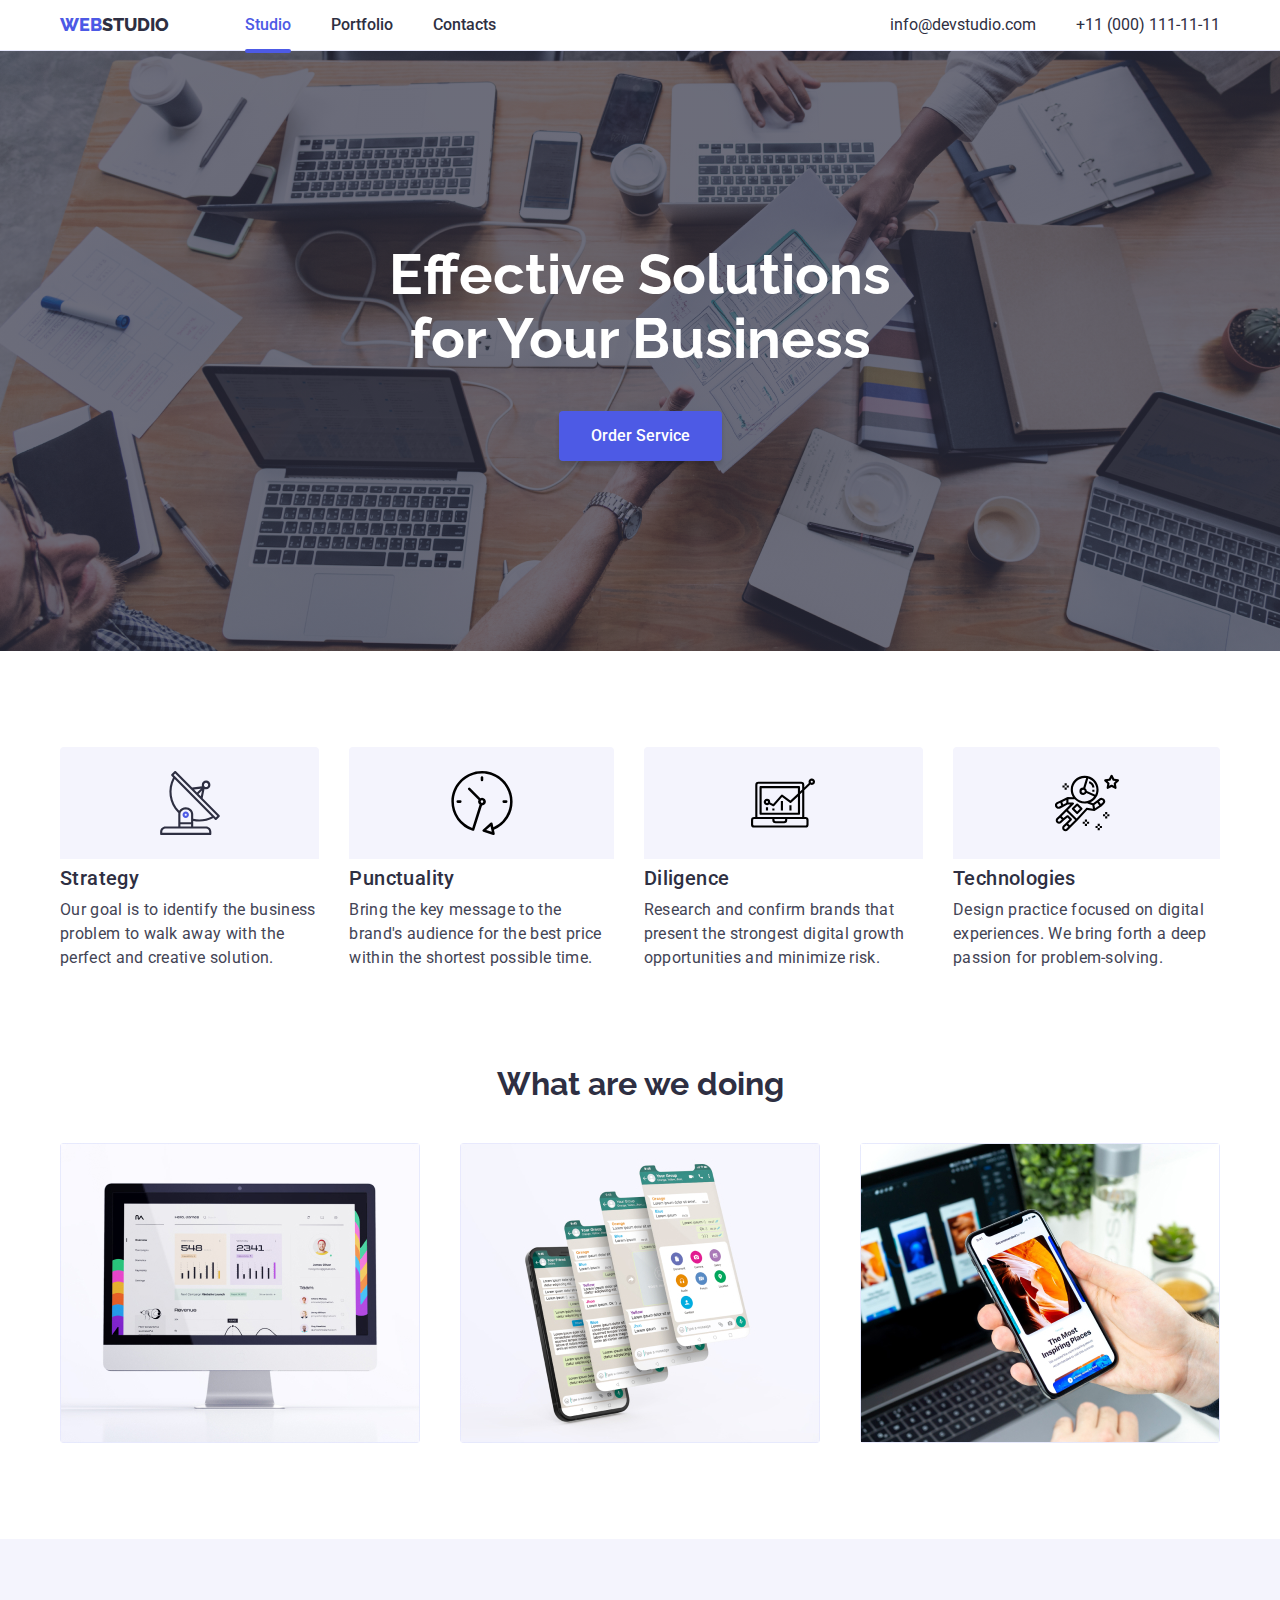
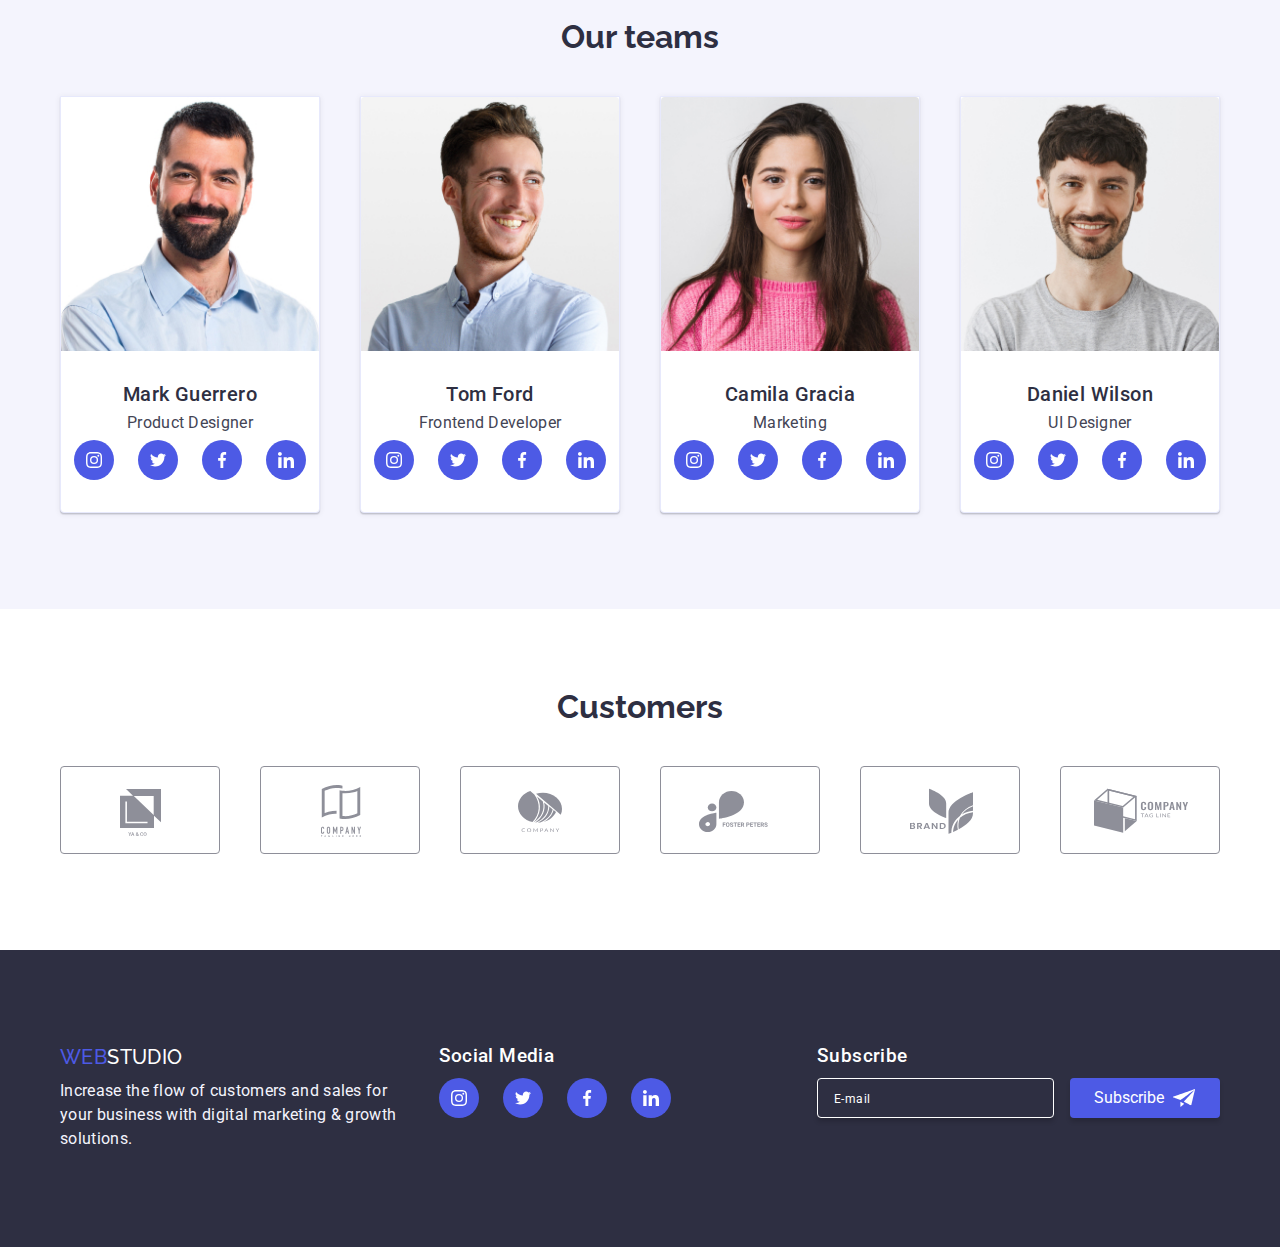
==== index.html @ dc43af18 "not finished" ====
<!DOCTYPE html>
<html lang="en">

<head>
    <meta charset="UTF-8">
    <meta name="viewport" content="width=device-width, initial-scale=1.0">
    <title>Home</title>
    <link rel="stylesheet" href="css/styles.css">
    <link rel="stylesheet" href="css/normalize.css">

    <link rel="preconnect" href="https://fonts.googleapis.com">
    <link rel="preconnect" href="https://fonts.gstatic.com" crossorigin>
    <link
        href="https://fonts.googleapis.com/css2?family=Raleway:wght@800&family=Roboto:wght@400;500;700;900&display=swap"
        rel="stylesheet">
</head>

<body>
    <header class="header">
        <div class="header-container">
            <nav class="header-nav">
                <a href="index.html" class="logo">
                    <span class="logo-span">Web</span>Studio
                </a>
                <ul class="nav-lists">
                    <li class="active">
                        <a href="index.html">Studio</a>
                    </li>
                    <li>
                        <a href="portfolio.html">Portfolio</a>
                    </li>
                    <li>
                        <a href="#">Contacts</a>
                    </li>
                </ul>
            </nav>
    
            <address class="header-address">
                <a href="mailto:info@devstudio.com">info@devstudio.com</a>
                <a href="tel:+380000000000">+11 (000) 111-11-11</a>
            </address>
        </div>
    </header>

    <main class="main">
        <section class="hero">
            <div class="hero-container">
                <h1>
                    Effective Solutions <br />for Your Business
                </h1>

                <button type="button" data-modal-open>
                    Order Service
                </button>
            </div>
        </section>

        <section class="about">
            <div class="about-container">
                <ul class="about-lists">
                    <li class="about-list-item">
                        <div class="about-list-item-icon">
                            <svg width="64" height="64">
                                <use href="./images/svg/icons.svg#strategy"></use>
                            </svg>
                        </div>
                        <h3>Strategy</h3>
                        <p>
                            Our goal is to identify the business problem to walk away with the perfect and creative solution.
                        </p>
                    </li>
                    <li class="about-list-item">
                        <div class="about-list-item-icon">
                            <svg width="64" height="64">
                                <use href="./images/svg/icons.svg#punctuality"></use>
                            </svg>
                        </div>
                        <h3>Punctuality</h3>
                        <p>
                            Bring the key message to the brand's audience for the best price within the shortest possible time.
                        </p>
                    </li>
                    <li class="about-list-item">
                        <div class="about-list-item-icon">
                            <svg width="64" height="64">
                                <use href="./images/svg/icons.svg#deligence"></use>
                            </svg>
                        </div>
                        <h3>Diligence</h3>
                        <p>
                            Research and confirm brands that present the strongest digital growth opportunities and minimize risk.
                        </p>
                    </li>
                    <li class="about-list-item">
                        <div class="about-list-item-icon">
                            <svg width="64" height="64">
                                <use href="./images/svg/icons.svg#astronaut"></use>
                            </svg>
                        </div>
                        <h3>Technologies</h3>
                        <p>
                            Design practice focused on digital experiences. We bring forth a deep passion for problem-solving.
                        </p>
                    </li>
                </ul>
            </div>
        </section>

        <section class="services">
            <div class="services-container">
                <h2>
                    What are we doing
                </h2>

                <ul class="services-lists">
                    <li>
                        <img src="images/rectangle-71.jpg" alt="web design" />
                    </li>
                    <li>
                        <img src="images/rectangle-72.jpg" alt="web design" />
                    </li>
                    <li>
                        <img src="images/rectangle-73.jpg" alt="web design" />
                    </li>
                </ul>
            </div>
        </section>

        <section class="teams">
            <div class="teams-container">
                <h2>
                    Our teams
                </h2>

                <ul class="teams-lists">
                    <li class="teams-list-item">
                        <img src="images/img1.jpg" alt="Mark Guerrero Image" />
                        <div class="teams-list-item-details">
                            <h3>Mark Guerrero</h3>
                            <p>Product Designer</p>
                            <ul class="teams-social-list">
                                <li>
                                    <a href="#" target="_blank">
                                        <svg width="16" height="16">
                                            <use href="./images/svg/icons.svg#instagram"></use>
                                        </svg>
                                    </a>
                                </li>
                                <li>
                                    <a href="#" target="_blank">
                                        <svg width="16" height="16">
                                            <use href="./images/svg/icons.svg#twitter"></use>
                                        </svg>
                                    </a>
                                </li>
                                <li>
                                    <a href="#" target="_blank">
                                        <svg width="16" height="16">
                                            <use href="./images/svg/icons.svg#facebook"></use>
                                        </svg>
                                    </a>
                                </li>
                                <li>
                                    <a href="#" target="_blank">
                                        <svg width="16" height="16">
                                            <use href="./images/svg/icons.svg#linkedin"></use>
                                        </svg>
                                    </a>
                                </li>
                            </ul>
                        </div>
                    </li>
                    <li class="teams-list-item">
                        <img src="images/img2.jpg" alt="Tom Ford Image" />
                        <div class="teams-list-item-details">
                            <h3>Tom Ford</h3>
                            <p>Frontend Developer</p>
                            <ul class="teams-social-list">
                                <li>
                                    <a href="#" target="_blank">
                                        <svg width="16" height="16">
                                            <use href="./images/svg/icons.svg#instagram"></use>
                                        </svg>
                                    </a>
                                </li>
                                <li>
                                    <a href="#" target="_blank">
                                        <svg width="16" height="16">
                                            <use href="./images/svg/icons.svg#twitter"></use>
                                        </svg>
                                    </a>
                                </li>
                                <li>
                                    <a href="#" target="_blank">
                                        <svg width="16" height="16">
                                            <use href="./images/svg/icons.svg#facebook"></use>
                                        </svg>
                                    </a>
                                </li>
                                <li>
                                    <a href="#" target="_blank">
                                        <svg width="16" height="16">
                                            <use href="./images/svg/icons.svg#linkedin"></use>
                                        </svg>
                                    </a>
                                </li>
                            </ul>
                        </div>
                    </li>
                    <li class="teams-list-item">
                        <img src="images/img3.jpg" alt="Camila Gracia Image" />
                        <div class="teams-list-item-details">
                            <h3>Camila Gracia</h3>
                            <p>Marketing</p>
                            <ul class="teams-social-list">
                                <li>
                                    <a href="#" target="_blank">
                                        <svg width="16" height="16">
                                            <use href="./images/svg/icons.svg#instagram"></use>
                                        </svg>
                                    </a>
                                </li>
                                <li>
                                    <a href="#" target="_blank">
                                        <svg width="16" height="16">
                                            <use href="./images/svg/icons.svg#twitter"></use>
                                        </svg>
                                    </a>
                                </li>
                                <li>
                                    <a href="#" target="_blank">
                                        <svg width="16" height="16">
                                            <use href="./images/svg/icons.svg#facebook"></use>
                                        </svg>
                                    </a>
                                </li>
                                <li>
                                    <a href="#" target="_blank">
                                        <svg width="16" height="16">
                                            <use href="./images/svg/icons.svg#linkedin"></use>
                                        </svg>
                                    </a>
                                </li>
                            </ul>
                        </div>
                    </li>
                    <li class="teams-list-item">
                        <img src="images/img4.jpg" alt="Daniel Wilson Image" />
                        <div class="teams-list-item-details">
                            <h3>Daniel Wilson</h3>
                            <p>UI Designer</p>
                            <ul class="teams-social-list">
                                <li>
                                    <a href="#" target="_blank">
                                        <svg width="16" height="16">
                                            <use href="./images/svg/icons.svg#instagram"></use>
                                        </svg>
                                    </a>
                                </li>
                                <li>
                                    <a href="#" target="_blank">
                                        <svg width="16" height="16">
                                            <use href="./images/svg/icons.svg#twitter"></use>
                                        </svg>
                                    </a>
                                </li>
                                <li>
                                    <a href="#" target="_blank">
                                        <svg width="16" height="16">
                                            <use href="./images/svg/icons.svg#facebook"></use>
                                        </svg>
                                    </a>
                                </li>
                                <li>
                                    <a href="#" target="_blank">
                                        <svg width="16" height="16">
                                            <use href="./images/svg/icons.svg#linkedin"></use>
                                        </svg>
                                    </a>
                                </li>
                            </ul>
                        </div>
                    </li>
                </ul>
            </div>
        </section>

        <section class="customers">
            <div class="customers-container">
                <h2>
                    Customers
                </h2>

                <ul class="customers-lists">
                    <li class="customers-list-item">
                        <svg width="104" height="56">
                            <use href="./images/svg/icons.svg#client-1"></use>
                        </svg>
                    </li>
                    <li class="customers-list-item">
                        <svg width="104" height="56">
                            <use href="./images/svg/icons.svg#client-2"></use>
                        </svg>
                    </li>
                    <li class="customers-list-item">
                        <svg width="104" height="56">
                            <use href="./images/svg/icons.svg#client-3"></use>
                        </svg>
                    </li>
                    <li class="customers-list-item">
                        <svg width="104" height="56">
                            <use href="./images/svg/icons.svg#client-4"></use>
                        </svg>
                    </li>
                    <li class="customers-list-item">
                        <svg width="104" height="56">
                            <use href="./images/svg/icons.svg#client-5"></use>
                        </svg>
                    </li>
                    <li class="customers-list-item">
                        <svg width="104" height="56">
                            <use href="./images/svg/icons.svg#client-6"></use>
                        </svg>
                    </li>
                </ul>
            </div>
        </section>
    </main>

    <footer class="footer">
        <div class="footer-container">
            <ul class="footer-lists">
                <li class="footer-list-item">
                    <h3 class="logo">
                        <span class="logo-span">Web</span>Studio
                    </h3>
                    <p>
                        Increase the flow of customers and sales for your business with digital marketing & growth
                        solutions.
                    </p>
                </li>
                <li class="footer-list-item">
                    <h3>
                        Social Media
                    </h3>
                    <ul class="footer-social-lists">
                        <li class="footer-social-item">
                            <a href="#">
                                <svg width="16" height="16">
                                    <use href="./images/svg/icons.svg#instagram"></use>
                                </svg>
                            </a>
                        </li>
                        <li class="footer-social-item">
                            <a href="#">
                                <svg width="16" height="16">
                                    <use href="./images/svg/icons.svg#twitter"></use>
                                </svg>
                            </a>
                        </li>
                        <li class="footer-social-item">
                            <a href="#">
                                <svg width="16" height="16">
                                    <use href="./images/svg/icons.svg#facebook"></use>
                                </svg>
                            </a>
                        </li>
                        <li class="footer-social-item">
                            <a href="#">
                                <svg width="16" height="16">
                                    <use href="./images/svg/icons.svg#linkedin"></use>
                                </svg>
                            </a>
                        </li>
                    </ul>
                </li>
                <li class="footer-list-item">
                    <h3>
                        Subscribe
                    </h3>
                    <form action="#" class="footer-form">
                        <input type="email" placeholder="E-mail" />
                        <button type="submit">
                            Subscribe
                            <svg width="24" height="24">
                                <use href="images/svg/icons.svg#paper-plane"></use>
                            </svg>
                        </button>
                    </form>
                </li>
                <!-- <li class="footer-list-item"></li> -->
            </ul>
        </div>
    </footer>

    <div class="modal is-hidden" data-modal>
        <div class="modal-content">
            <button class="modal-close" data-modal-close>
                <svg width="16" height="16">
                    <use href="./images/svg/icons.svg#cross"></use>
                </svg>
            </button>
        </div>
    </div>

    <script src="js/modal.js"></script>

</body>

</html>
---- css/styles.css ----
:root {
    --white: #FFFFFF;
    --cloud: #F4F4FD;
    --cornflower: #E7E9FC;
    --iris: #4D5AE5;
    --slate: #434455;
    --navyblue: #2E2F42;
    --ocean: #404BBF;
    --green: #31D0AA;
    --lightslate: #8E8F99;
    --navybluemodal: #2E2F4266;
    --grey: #2E2F42B2;
    --diary: #FCFCFC;
    --transition-duration: 250ms;
    --animation-timing-function: cubic-bezier(0, .76, .18, 1);
}

body {
    margin: 0;
    padding: 0;
    box-sizing: border-box;
    font-family: "Roboto", sans-serif;
}

h1,
h2,
h3,
h4,
h5,
h6 {
    margin: 0;
    padding: 0;
    font-family: "Raleway", sans-serif;
}

p{
    margin: 0;
    padding: 0;
    font-family: "Roboto", sans-serif;
}

a {
    text-decoration: none;
}

ul {
    list-style: none;
    padding: 0;
}

button {
    border: none;
    outline: none;
    cursor: pointer;
}

figure{
    margin: 0;
}

img{
    display: block;
}

.header{
    width: 100%;
    border-bottom: 1px solid var(--cornflower);
    background: var(--white);
}

.header-container {
    max-width: 1200px;
    margin: 0 auto;
    display: flex;
    justify-content: space-between;
    align-items: center;
    padding: 0 20px;
}

.header-nav{
    display: flex;
    justify-content: space-between;
    align-items: center;
    gap: 76px;
}

.header-nav .logo {
    color: var(--navyblue);
    font-family: "Raleway", sans-serif;
    font-size: 18px;
    font-style: normal;
    font-weight: 800;
    text-transform: uppercase;
    text-decoration: none;
}

.header-nav .logo-span {
    color: var(--iris);
}

.nav-lists{
    display: flex;
    justify-content: center;
    align-items: center;
    gap: 40px;
}

.nav-lists li{
    position: relative;
}

.nav-lists li::after{
    content: "";
    position: absolute;
    bottom: -19px;
    left: 0;
    width: 0%;
    height: 4px;
    border-radius: 2px;
    background: var(--iris);
    transition: width var(--transition-duration) var(--animation-timing-function);
}

.nav-lists li a {
    font-size: 16px;
    font-weight: 500;
    color: var(--navyblue);
    transition: color var(--transition-duration) var(--animation-timing-function);
}

.nav-lists li:hover a, .nav-lists li:hover::after {
    color: var(--iris);
    width: 100%;
}

.nav-lists li.active a, .nav-lists li.active::after {
    color: var(--iris);
    width: 100%;
}

.header-address {
    display: flex;
    align-items: center;
    gap: 40px;
}

.header-address a {
    font-style: normal;
    color: var(--navyblue);
    transition: color var(--transition-duration) var(--animation-timing-function);
}

.header-address a:hover {
    color: var(--iris);
}

main {
    display: block;
    width: 100%;
}

.hero {
    background: linear-gradient(rgba(46, 47, 66, 0.70), rgba(46, 47, 66, 0.70)), url('./../images/people-office-1.jpg');
    width: 100%;
}

.hero-container{
    max-width: 1200px;
    margin: 0 auto;
    height: 600px;
    display: flex;
    justify-content: center;
    align-items: center;
    flex-direction: column;
    gap: 40px;
}

.hero-container h1 {
    font-size: 56px;
    font-style: normal;
    font-weight: 700;
    text-align: center;
    color: var(--white);
}

.hero-container button {
    font-size: 16px;
    font-weight: 500;
    padding: 16px 32px;
    text-transform: capitalize;
    border-radius: 4px;
    color: var(--white);
    background: var(--iris);
    box-shadow: 0px 4px 4px 0px rgba(0, 0, 0, 0.15);
    transition: all var(--transition-duration) var(--animation-timing-function);
}

.hero-container button:hover {
    background: var(--ocean);
}

.hero-container button:active {
    transform: scale(0.95);
}

.about{
    width: 100%;
}

.about-container{
    max-width: 1200px;
    margin: 0 auto;
    padding: 80px 20px;
}

.about-lists{
    display: flex;
    justify-content: center;
    align-items: center;
    gap: 30px;
}

.about-list-item {
    display: flex;
    flex-direction: column;
    gap: 8px;
}

.about-list-item-icon {
    height: 112px;
    width: 100%;
    border-radius: 4px 4px 0px 0px;
    background: var(--cloud);
    display: flex;
    justify-content: center;
    align-items: center;
}

.about-list-item h3 {
    font-size: 20px;
    font-family: "Roboto", sans-serif;
    font-weight: 500;
    letter-spacing: 0.4px;
    color: var(--navyblue);
}

.about-list-item p {
    color: var(--slate);
    letter-spacing: 0.32px;
    line-height: 24px;
}

.services{
    width: 100%;
}

.services-container{
    max-width: 1200px;
    margin: 0 auto;
    padding: 0 20px 80px;
}

.services-container h2{
    font-size: 32px;
    font-style: normal;
    font-weight: 700;
    text-align: center;
    color: var(--navyblue);
    margin-bottom: 40px;
}

.services-container .services-lists{
    width: 100%;
    display: flex;
    justify-content: space-between;
    align-items: center;
    gap: 40px;
}

.services-lists li img{
    width: 100%;
    height: 100%;
    border-radius: 4px;
}

.teams{
    width: 100%;
    background-color: var(--cloud);
}

.teams-container{
    max-width: 1200px;
    margin: 0 auto;
    padding: 80px 20px;
}

.teams-container h2{
    font-size: 32px;
    font-style: normal;
    font-weight: 700;
    text-align: center;
    color: var(--navyblue);
    margin-bottom: 40px;
}

.teams-container .teams-lists{
    display: flex;
    justify-content: space-between;
    align-items: center;
    gap: 40px;
}

.teams-list-item{
    border: 1px solid var(--cornflower);
    box-shadow: 0px 2px 1px 0px rgba(46, 47, 66, 0.08),
    0px 1px 1px 0px rgba(46, 47, 66, 0.16),
    0px 1px 6px 0px rgba(46, 47, 66, 0.08);
    border-radius: 0px 0px 4px 4px;
    background: var(--white);
}

.teams-list-item:hover{
    box-shadow: 0px 4px 2px 0px rgba(46, 47, 66, 0.08),
    0px 2px 2px 0px rgba(46, 47, 66, 0.16),
    0px 2px 7px 0px rgba(46, 47, 66, 0.08);
}

.teams-list-item img{
    width: 100%;
    height: 100%;
    border-radius: 4px 4px 0px 0px;
}

.teams-list-item-details{
    padding: 32px 0px;
    display: flex;
    justify-content: center;
    align-items: center;
    flex-direction: column;
    gap: 8px;
}

.teams-list-item-details h3{
    font-family: "Roboto", sans-serif;
    font-size: 20px;
    font-weight: 500;
    letter-spacing: 0.4px;
    color: var(--navyblue);
}

.teams-list-item-details p{
    color: var(--slate);
    letter-spacing: 0.32px;
}

.teams-social-list{
    display: flex;
    justify-content: center;
    align-items: center;
    gap: 24px;
}

.teams-social-list li{
    display: flex;
    justify-content: center;
    align-items: center;
    width: 40px;
    height: 40px;
}

.teams-social-list li a{
    display: flex;
    justify-content: center;
    align-items: center;
    width: 100%;
    height: 100%;
    background: var(--iris);
    border-radius: 50%;
    transition: all var(--transition-duration) var(--animation-timing-function);
}

.teams-social-list li a:hover{
    background: var(--ocean);
}

.teams-social-list li a:active{
    background: var(--green);
}

.teams-social-list li a svg{
    fill: var(--white);
}

.customers{
    width: 100%;
}

.customers-container{
    max-width: 1200px;
    margin: 0 auto;
    padding: 80px 20px;
}

.customers-container h2{
    font-size: 32px;
    font-style: normal;
    font-weight: 700;
    text-align: center;
    color: var(--navyblue);
    margin-bottom: 40px;
}

.customers-lists{
    display: flex;
    justify-content: space-between;
    align-items: center;
    gap: 40px;
}

.customers-list-item{
    width: 100%;
    height: 88px;
    border: 1px solid var(--lightslate);
    border-radius: 4px;
    display: flex;
    justify-content: center;
    align-items: center;
    transition: all var(--transition-duration) var(--animation-timing-function);
}

.customers-list-item:hover{
    border-color: var(--iris);
}

.customers-list-item svg{
    fill: var(--lightslate);
    transition: all var(--transition-duration) var(--animation-timing-function);
}

.customers-list-item:hover svg{
    fill: var(--iris);
}

.portfolio{
    width: 100%;
}

.portfolio-container{
    max-width: 1200px;
    margin: 0 auto;
    padding: 60px 20px;
}

.portfolio-filter-lists{
    display: flex;
    justify-content: center;
    align-items: center;
    gap: 24px;
}

.filter-list-item .filter-buttons {
    font-size: 16px;
    font-weight: 500;
    color: var(--navyblue);
    padding: 12px 24px;
    border-radius: 4px;
    color: var(--iris);
    border: 1px solid var(--cornflower);
    background: var(--cloud);
    transition: all var(--transition-duration) var(--animation-timing-function);
}

.filter-list-item .filter-buttons:hover {
    background: var(--cornflower);
    color: var(--iris);
}

.filter-list-item .filter-active {
    background: var(--ocean);
    color: var(--white);
}

.filter-list-item .filter-active:hover {
    background: var(--iris);
    color: var(--white);
}

.portfolio-lists{
    display: flex;
    justify-content: space-between;
    align-items: center;
    gap: 30px;
    flex-wrap: wrap;
    padding: 40px 0px;
}

.portfolio-list-item {
    display: flex;
    flex-direction: column;
    background: var(--white);
    border: 1px solid var(--cornflower);
    transition: box-shadow var(--transition-duration);
}

.portfolio-list-item:hover{
    box-shadow: 0px 0px 5px 3px rgba(0, 0, 0, 0.15);
}

.portfolio-list-item-figure{
    position: relative;
    overflow: hidden;
}

.portfolio-list-item-figure img{
    width: 100%;
    height: 100%;
    object-fit: cover;
    object-position: center;
}

.portfolio-list-item-figure figcaption{
    position: absolute;
    top: 0;
    left: 0;
    width: 100%;
    height: 100%;
    background: var(--iris);
    border-radius: 4px 4px 0px 0px;
    padding: 0 24px;
    color: var(--white);
    text-align: left;
    display: flex;
    justify-content: flex-start;
    align-items: center;
    line-height: 24px;
    transition: transform var(--transition-duration) var(--animation-timing-function);
    transform: translateY(100%);
    will-change: transform;
}

.portfolio-list-item:hover figcaption{
    transform: translateY(0%);
}

.portfolio-list-item img{
    width: 100%;
    height: 100%;
    border-radius: 4px 4px 0px 0px;
}

.portfolio-list-item .list-item-content {
    margin: 32px 0;
    padding: 0 16px;
    display: flex;
    justify-content: center;
    flex-direction: column;
    gap: 8px;
}

.list-item-content h3{
    font-family: "Roboto", sans-serif;
    font-size: 20px;
    font-weight: 500;
    letter-spacing: 0.4px;
    color: var(--navyblue);
}

.list-item-content p{
    color: var(--slate);
    letter-spacing: 0.32px;
}

.footer{
    width: 100%;
    background: var(--navyblue);
}

.footer-container{
    max-width: 1200px;
    margin: 0 auto;
    padding: 80px 20px;
}

.footer-lists{
    display: flex;
    justify-content: space-between;
    gap: 40px;
}

.footer-list-item{
    width: 100%;
    display: flex;
    flex-direction: column;
    gap: 10px;
}

.footer-list-item .logo {
    font-family: "Raleway", sans-serif;
    text-transform: uppercase;
    font-size: 20px;
    font-weight: 500;
    letter-spacing: 0.4px;
    color: var(--white);
}


.footer-list-item .logo .logo-span{
    color: var(--iris);
}

.footer-list-item p{
    color: var(--cloud);
    letter-spacing: 0.32px;
    line-height: 24px;
}

.footer-list-item h3{
    font-family: "Roboto", sans-serif;
    font-weight: 500;
    letter-spacing: 0.4px;
    color: var(--white);
}

.footer-social-lists{
    display: flex;
    justify-content: flex-start;
    gap: 24px;
}

.footer-social-item{
    width: 40px;
    height: 40px;
    display: flex;
    justify-content: center;
    align-items: center;
}

.footer-social-item a{
    width: 100%;
    height: 100%;
    display: flex;
    justify-content: center;
    align-items: center;
    background: var(--iris);
    border-radius: 50%;
    transition: all var(--transition-duration) var(--animation-timing-function);
}

.footer-social-item a:hover{
    background: var(--ocean);
}

.footer-social-item a:active{
    background: var(--green);
}

.footer-social-item a svg{
    fill: var(--white);
}

.footer-form{
    display: flex;
    flex-direction: row;
    justify-content: space-between;
    align-items: center;
    gap: 16px;
}

.footer-form input{
    height: 40px;
    border-radius: 4px;
    border: 1px solid var(--white);
    padding: 8px 16px;
    color: var(--white);
    background: transparent;
    box-shadow: 0px 4px 4px 0px rgba(0, 0, 0, 0.15);
    transition: all var(--transition-duration) var(--animation-timing-function);
}

.footer-form input::placeholder{
    color: var(--white);
    font-size: 12px;
    letter-spacing: 0.48px;
}

.footer-form button{
    height: 40px;
    border-radius: 4px;
    padding: 8px 24px;
    display: flex;
    justify-content: center;
    align-items: center;
    color: var(--white);
    background: var(--iris);
    box-shadow: 0px 4px 4px 0px rgba(0, 0, 0, 0.15);
    transition: all var(--transition-duration) var(--animation-timing-function);
}

.footer-form button:hover{
    background: var(--ocean);
}

.footer-form button svg{
    fill: var(--white);
    margin-left: 8px;
}

.modal{
    position: fixed;
    top: 0;
    left: 0;
    width: 100%;
    height: 100%;
    background: var(--navybluemodal);
    display: flex;
    justify-content: center;
    align-items: center;
    z-index: 999;
    opacity: 1;
    pointer-events: auto;
    transition-property: visibility, opacity, transform;
    transition-duration: var(--animation-timing-function);
    transform: none;
}

.modal.is-hidden {
    visibility: hidden;
    opacity: 0;
    pointer-events: none;
    transform: scale(0.95);
}

.modal.is-hidden .modal-content{
    transform: scale(0.95)
}

.modal-content{
    width: 408px;
    height: 584px;
    max-height: 100%;
    margin: 0 30px;
    background: var(--white);
    border-radius: 4px;
    padding: 40px;
    position: relative;
    box-shadow: 0px 4px 4px 0px rgba(0, 0, 0, 0.15);
    transform: none;
    transition: transform var(--transition-duration) var(--animation-timing-function);
}

.modal-close{
    position: absolute;
    top: 20px;
    right: 20px;
    width: 30px;
    height: 30px;
    border-radius: 50%;
    padding: 8px;
    cursor: pointer;
    display: flex;
    justify-content: center;
    align-items: center;
    background: var(--cornflower);
    border: 1px solid rgba(0, 0, 0, 0.10);
}

.modal-close:hover{
    background: var(--cloud);
}

.modal-close svg{
    fill: var(--navyblue);
    transition: fill var(--transition-duration) var(--animation-timing-function);
}

.modal-close:hover svg{
    fill: var(--iris);
}
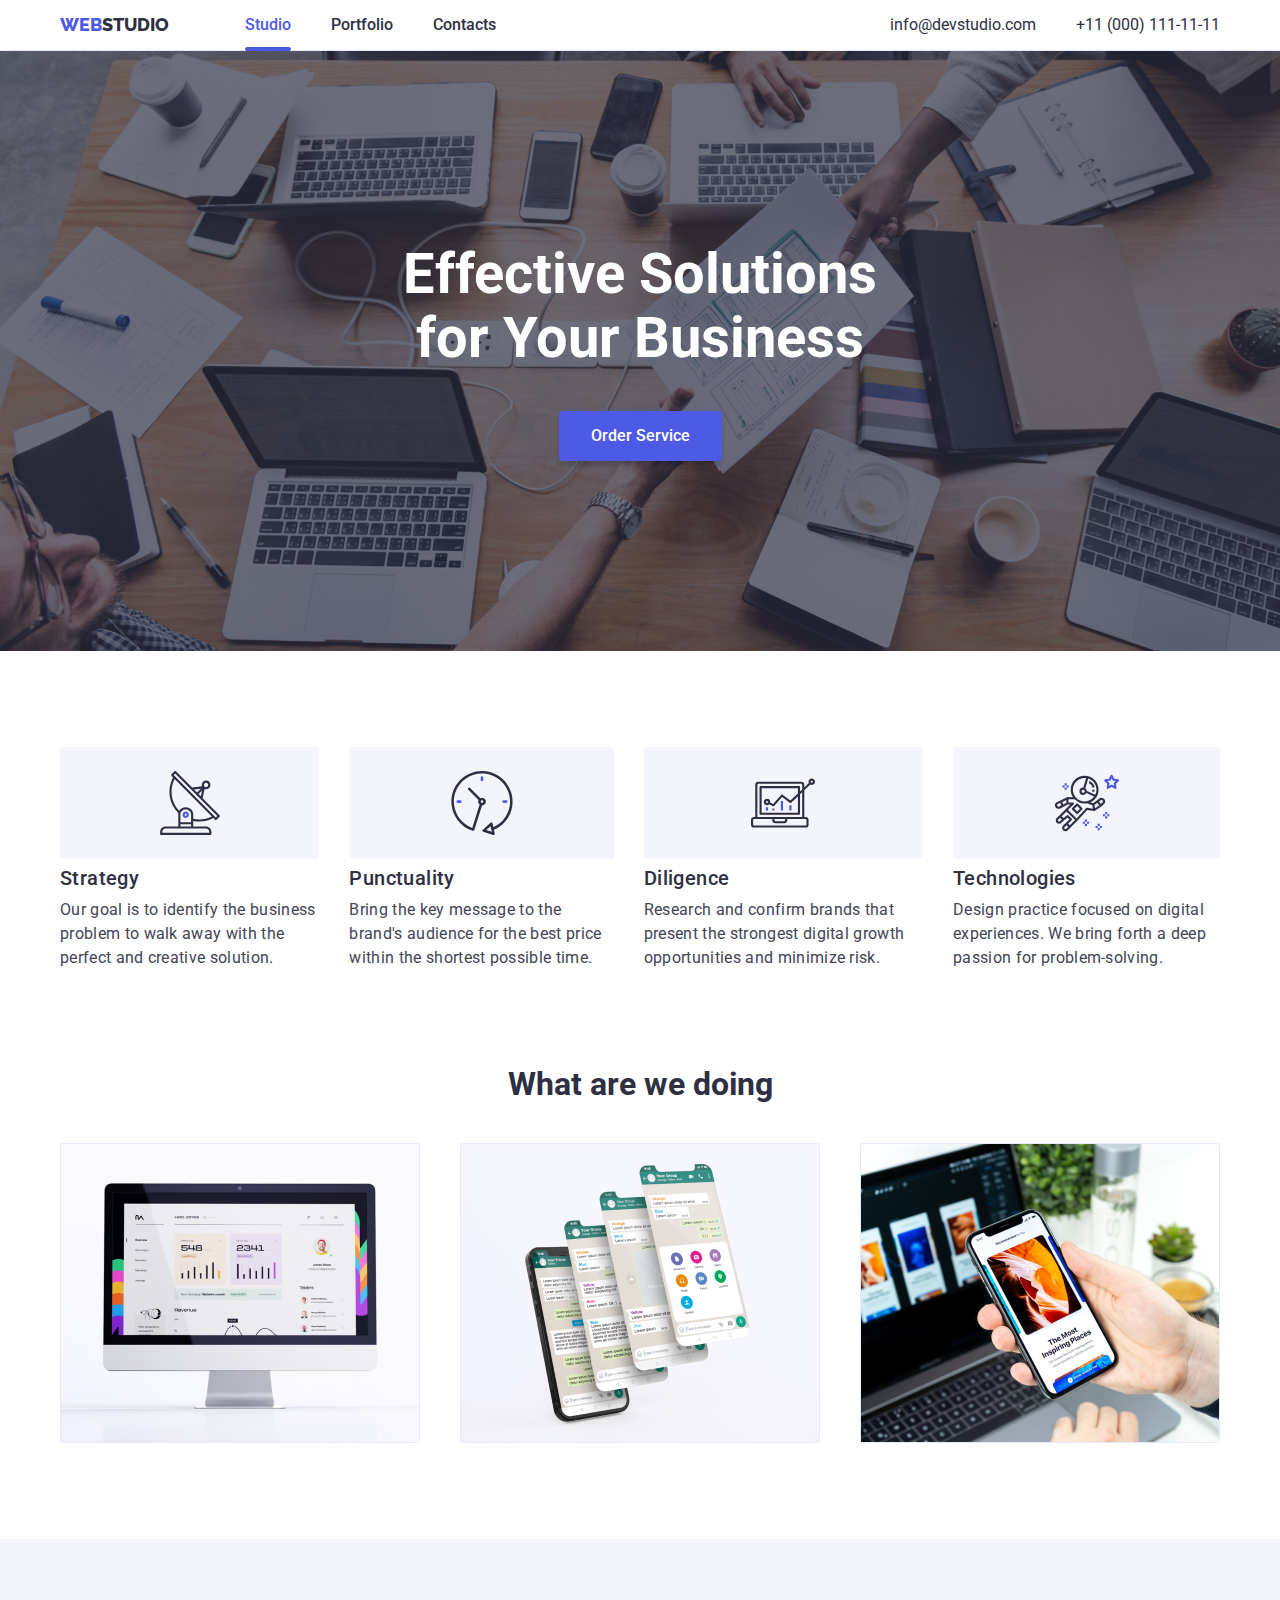
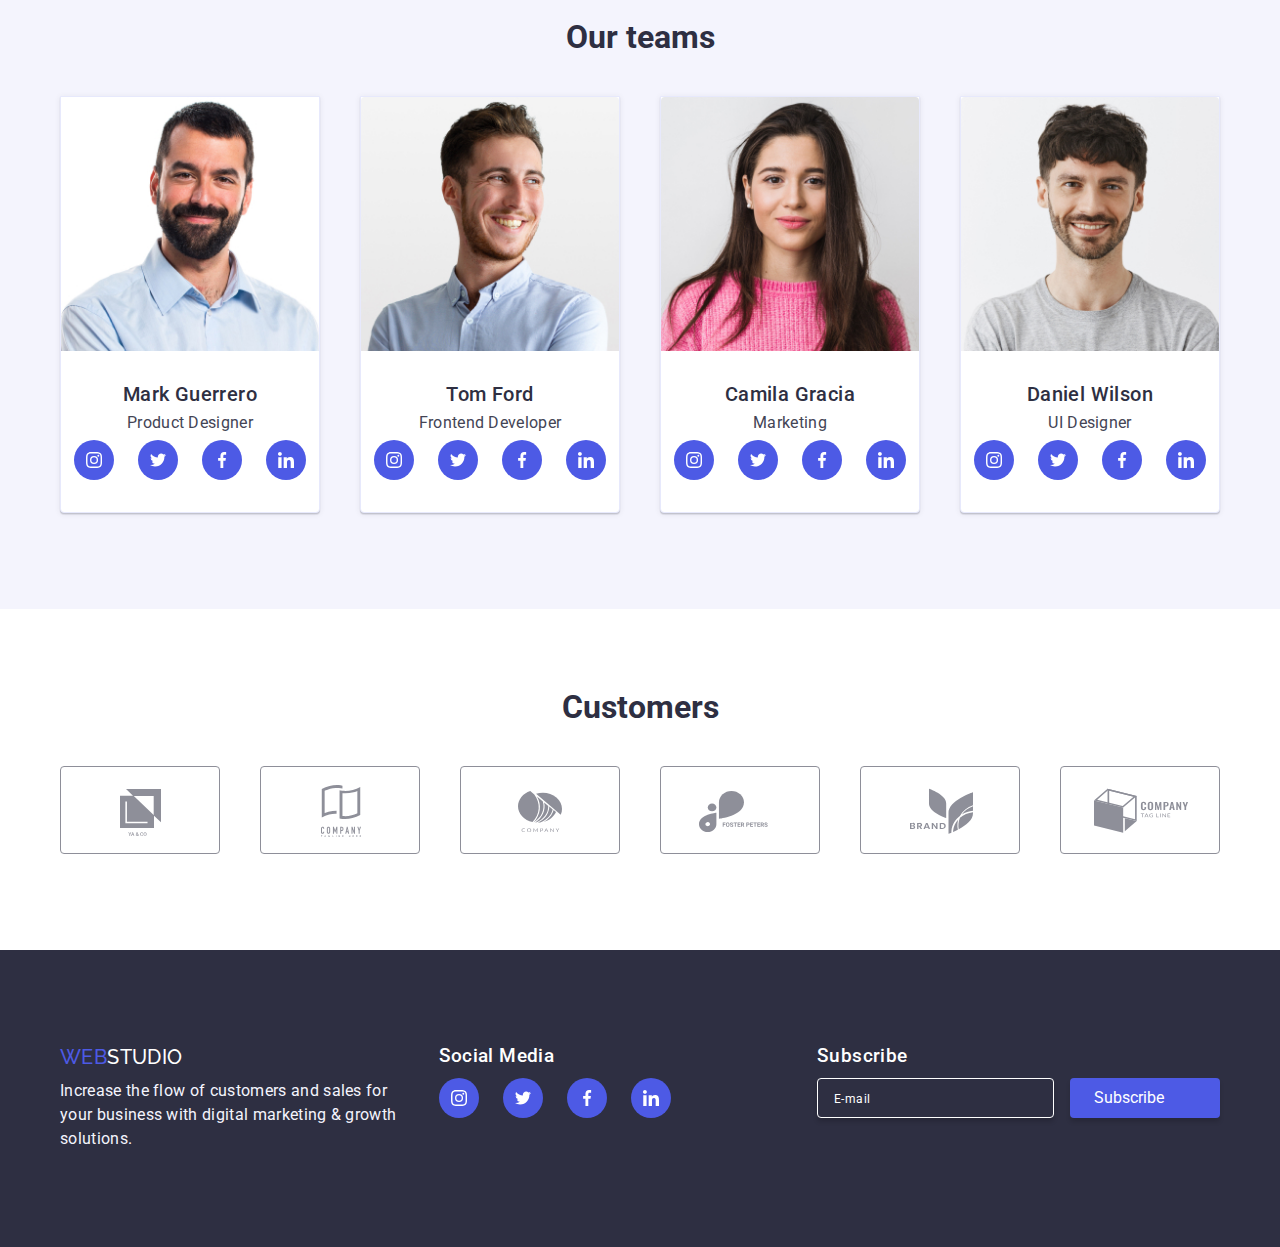
==== commit a9aaa144: "done" ====
--- a/index.html
+++ b/index.html
@@ -379,13 +379,17 @@
                         Subscribe
                     </h3>
                     <form action="#" class="footer-form">
-                        <input type="email" placeholder="E-mail" />
-                        <button type="submit">
-                            Subscribe
-                            <svg width="24" height="24">
-                                <use href="images/svg/icons.svg#paper-plane"></use>
-                            </svg>
-                        </button>
+                        <div class="footer-form-group">
+                            <input type="email" placeholder="E-mail" />
+                        </div>
+                        <div class="footer-form-group">
+                            <button type="submit">
+                                Subscribe
+                                <svg width="24" height="24">
+                                    <use href="images/svg/icons.svg#paper-plane"></use>
+                                </svg>
+                            </button>
+                        </div>
                     </form>
                 </li>
                 <!-- <li class="footer-list-item"></li> -->
@@ -400,6 +404,51 @@
                     <use href="./images/svg/icons.svg#cross"></use>
                 </svg>
             </button>
+            <div class="modal-header">
+                <h3>Leave your contacts and we will call you back</h3>
+            </div>
+            <div class="modal-body">
+                <form class="modal-form" method="POST" autocomplete="off" action="#">
+                    <div class="form-group">
+                        <label for="name">Name</label>
+                        <div class="form-group-input">
+                            <svg width="16" height="16">
+                                <use href="./images/svg/icons.svg#user"></use>
+                            </svg>
+                            <input type="text" id="name" name="name" />
+                        </div>
+                    </div>
+                    <div class="form-group">
+                        <label for="phone">Phone</label>
+                        <div class="form-group-input">
+                            <svg width="16" height="16">
+                                <use href="./images/svg/icons.svg#phone"></use>
+                            </svg>
+                            <input type="tel" id="phone" name="phone" />
+                        </div>
+                    </div>
+                    <div class="form-group">
+                        <label for="email">Email</label>
+                        <div class="form-group-input">
+                            <svg width="16" height="16">
+                                <use href="./images/svg/icons.svg#email"></use>
+                            </svg>
+                            <input type="text" id="email" name="email" />
+                        </div>
+                    </div>
+                    <div class="form-group">
+                        <label for="comment">Comment</label>
+                        <textarea id="comment" name="comment" placeholder="Text input"></textarea>
+                    </div>
+                    <div class="form-group-agree">
+                        <input type="checkbox" id="agree" name="agree" />
+                        <label for="agree">I accept the terms and conditions of the <a href="#">Privacy Policy</a></label>
+                    </div>
+                    <div class="submit-btn">
+                        <button type="submit">Send</button>
+                    </div>
+                </form>
+            </div>
         </div>
     </div>
 
--- a/css/styles.css
+++ b/css/styles.css
@@ -112,7 +112,7 @@
 .nav-lists li::after{
     content: "";
     position: absolute;
-    bottom: -19px;
+    bottom: -17px;
     left: 0;
     width: 0%;
     height: 4px;
@@ -176,6 +176,7 @@
 }
 
 .hero-container h1 {
+    font-family: "Roboto", sans-serif;
     font-size: 56px;
     font-style: normal;
     font-weight: 700;
@@ -261,6 +262,8 @@
 }
 
 .services-container h2{
+    font-family: "Roboto",
+    sans-serif;
     font-size: 32px;
     font-style: normal;
     font-weight: 700;
@@ -295,6 +298,8 @@
 }
 
 .teams-container h2{
+    font-family: "Roboto",
+    sans-serif;
     font-size: 32px;
     font-style: normal;
     font-weight: 700;
@@ -402,6 +407,8 @@
 }
 
 .customers-container h2{
+    font-family: "Roboto",
+    sans-serif;
     font-size: 32px;
     font-style: normal;
     font-weight: 700;
@@ -647,10 +654,6 @@
 }
 
 .footer-social-item a:hover{
-    background: var(--ocean);
-}
-
-.footer-social-item a:active{
     background: var(--green);
 }
 
@@ -660,9 +663,6 @@
 
 .footer-form{
     display: flex;
-    flex-direction: row;
-    justify-content: space-between;
-    align-items: center;
     gap: 16px;
 }
 
@@ -735,20 +735,19 @@
 }
 
 .modal-content{
-    width: 408px;
-    height: 584px;
+    width: 440px;
     max-height: 100%;
     margin: 0 30px;
     background: var(--white);
     border-radius: 4px;
-    padding: 40px;
+    padding: 40px 24px;
     position: relative;
     box-shadow: 0px 4px 4px 0px rgba(0, 0, 0, 0.15);
     transform: none;
     transition: transform var(--transition-duration) var(--animation-timing-function);
 }
 
-.modal-close{
+.modal-close {
     position: absolute;
     top: 20px;
     right: 20px;
@@ -762,18 +761,151 @@
     align-items: center;
     background: var(--cornflower);
     border: 1px solid rgba(0, 0, 0, 0.10);
-}
-
-.modal-close:hover{
-    background: var(--cloud);
-}
-
-.modal-close svg{
+    transition: background-color var(--transition-duration) var(--animation-timing-function), color var(--transition-duration) var(--animation-timing-function);
+}
+
+.modal-close:hover {
+    background-color: var(--ocean);
+    color: var(--white);
+}
+
+.modal-close svg {
+    fill: currentColor;
+    transition: fill var(--transition-duration) var(--animation-timing-function);
+}
+
+.modal-close:hover svg {
+    fill: var(--white);
+}
+
+.modal-header{
+    display: flex;
+    justify-content:center;
+    align-items: center;
+    margin: 30px 0px;
+}
+
+.modal-header h3{
+    color: var(--navyblue);
+    font-family: "Roboto", sans-serif;
+    font-size: 16px;
+    font-weight: 500;
+    line-height: 24px;
+    letter-spacing: 0.32px;
+}
+
+.modal-body{
+    display: flex;
+    justify-content: center;
+    align-items: center;
+    flex-direction: column;
+    gap: 24px;
+}
+
+.modal-form{
+    width: 100%;
+    display: flex;
+    justify-content: center;
+    align-items: flex-start;
+    flex-direction: column;
+    gap: 16px;
+}
+
+.form-group{
+    width: 100%;
+    display: flex;
+    justify-content: flex-start;
+    align-items: flex-start;
+    flex-direction: column;
+    gap: 4px;
+}
+
+.form-group label{
+    color: var(--lightslate);
+    font-family: "Roboto", sans-serif;
+    font-size: 12px;
+}
+
+.form-group .form-group-input{
+    display: flex;
+    justify-content: flex-start;
+    align-items: center;
+    gap: 8px;
+    width: 100%;
+    border-radius: 4px;
+    border: 1px solid var(--navybluemodal, rgba(46, 47, 66, 0.40));
+    padding: 8px 16px;
+}
+
+.form-group-input svg{
     fill: var(--navyblue);
-    transition: fill var(--transition-duration) var(--animation-timing-function);
-}
-
-.modal-close:hover svg{
-    fill: var(--iris);
-}
-
+}
+
+.form-group-input input{
+    width: 100%;
+    border: none;
+    outline: none;
+    font-family: 'Roboto', sans-serif;
+    font-size: 14px;
+    color: var(--navyblue);
+    background: transparent;
+}
+
+.form-group-input:focus-within{
+    border: 1px solid var(--iris);
+}
+
+.form-group textarea{
+    width: 100%;
+    border-radius: 4px;
+    border: 1px solid var(--navybluemodal);
+    padding: 8px 16px;
+    resize: none;
+    font-family: 'Roboto', sans-serif;
+    font-size: 14px;
+}
+
+.form-group textarea:focus{
+    border: 1px solid var(--iris);
+}
+
+.form-group-agree{
+    display: flex;
+    justify-content: center;
+    align-items: center;
+    gap: 8px;
+}
+
+.form-group-agree label{
+    color: var(--lightslate);
+    font-family: "Roboto", sans-serif;
+    font-size: 12px;
+}
+
+.form-group-agree input{
+    width: 16px;
+    height: 16px;
+    border-radius: 4px;
+    border: 1px solid var(--navybluemodal, rgba(46, 47, 66, 0.40));
+}
+
+.submit-btn{
+    width: 100%;
+    display: flex;
+    justify-content: center;
+    align-items: center;
+}
+
+.submit-btn button[type="submit"]{
+    margin: 0;
+    height: 40px;
+    border-radius: 4px;
+    padding: 8px 24px;
+    display: flex;
+    justify-content: center;
+    align-items: center;
+    color: var(--white);
+    background: var(--iris);
+    box-shadow: 0px 4px 4px 0px rgba(0, 0, 0, 0.15);
+    transition: all var(--transition-duration) var(--animation-timing-function);
+}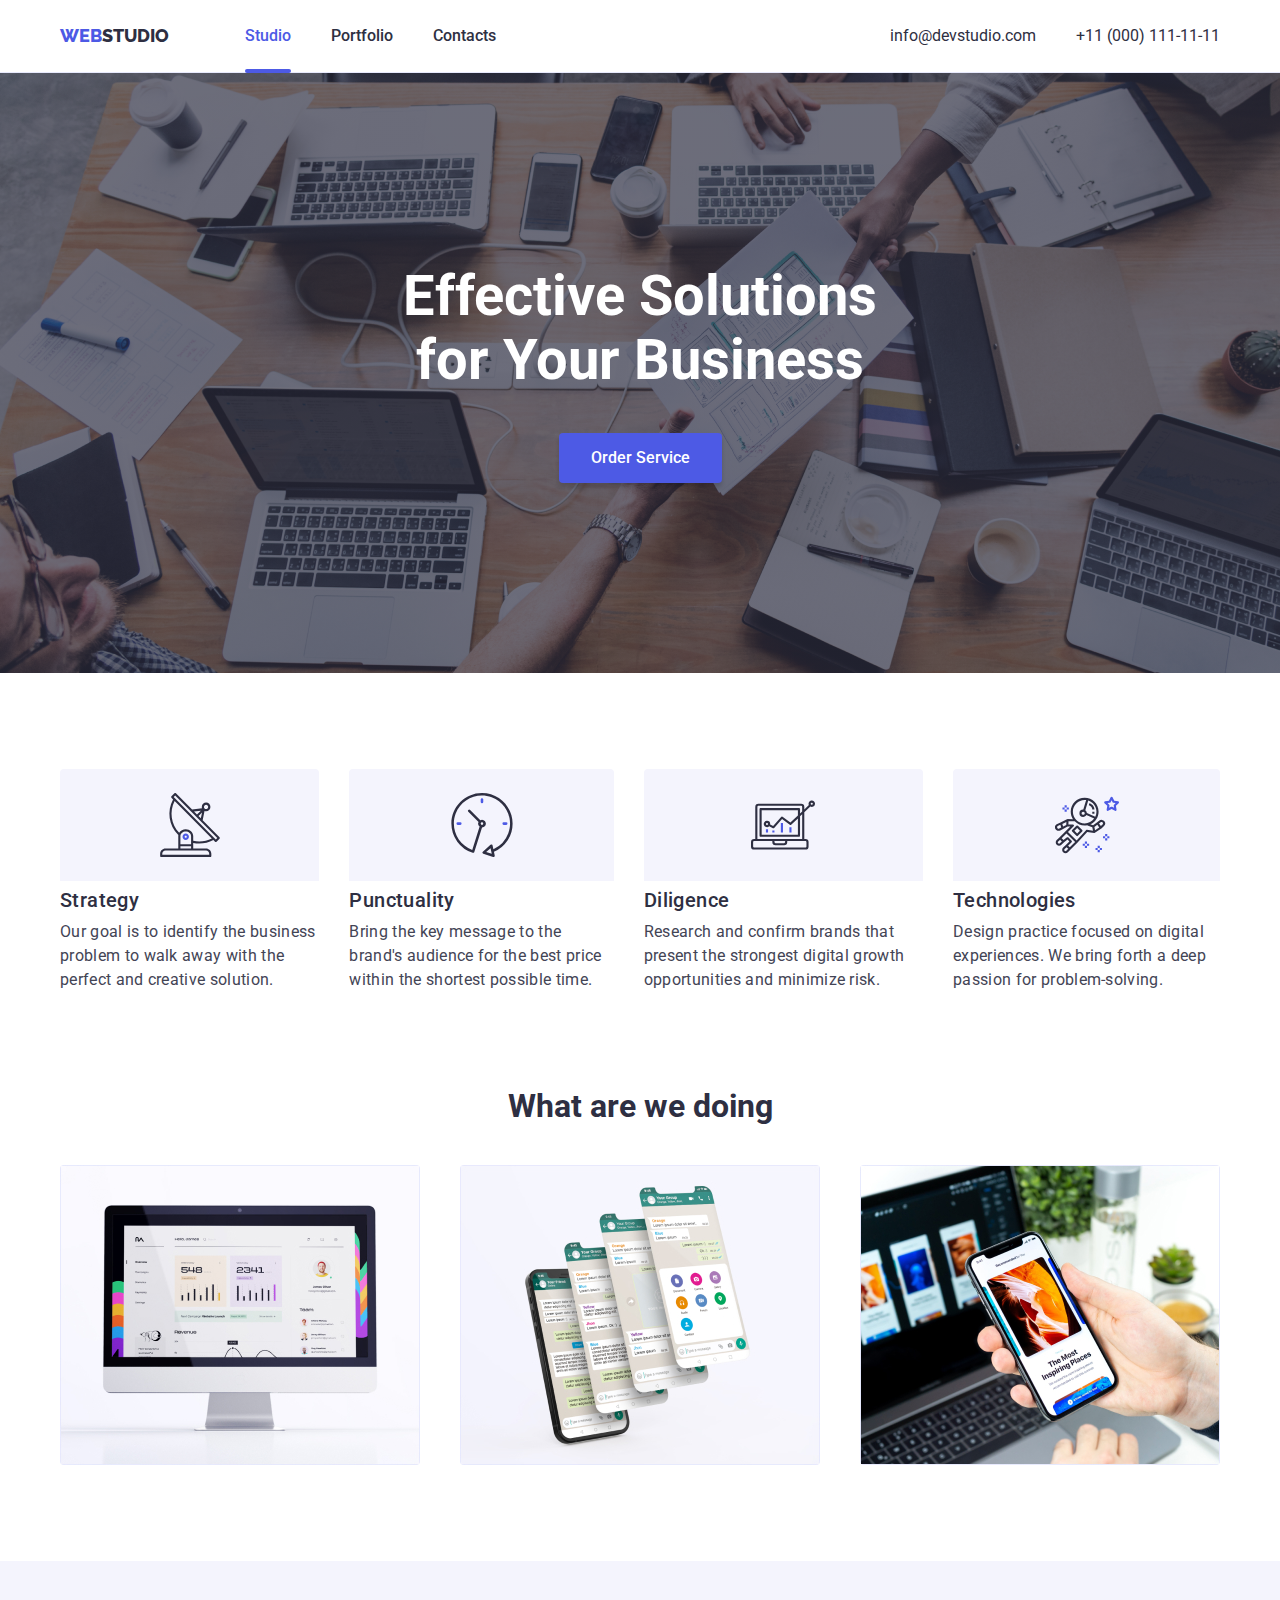
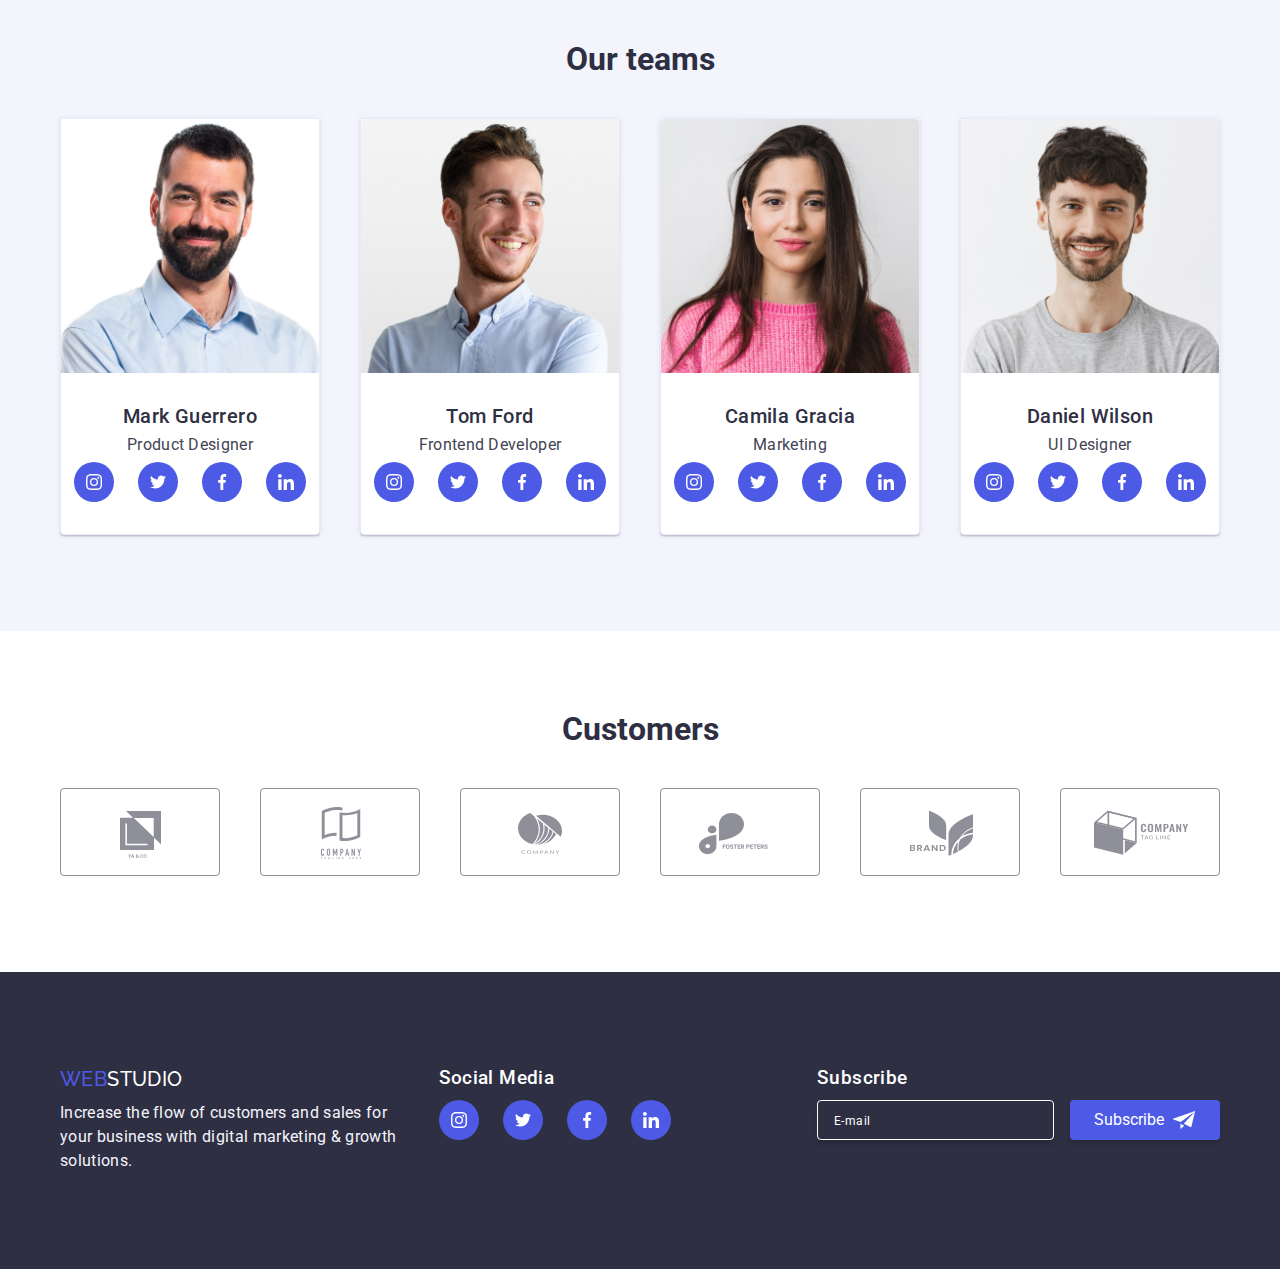
==== commit ba4714be: "done modal check box" ====
--- a/index.html
+++ b/index.html
@@ -442,7 +442,12 @@
                     </div>
                     <div class="form-group-agree">
                         <input type="checkbox" id="agree" name="agree" />
-                        <label for="agree">I accept the terms and conditions of the <a href="#">Privacy Policy</a></label>
+                        <label for="agree">
+                            <svg width="22" height="22">
+                                <use href="./images/svg/icons.svg#check"></use>
+                            </svg>
+                            I accept the terms and conditions of the <a href="#">Privacy Policy</a>
+                        </label>
                     </div>
                     <div class="submit-btn">
                         <button type="submit">Send</button>
--- a/css/styles.css
+++ b/css/styles.css
@@ -66,6 +66,7 @@
     width: 100%;
     border-bottom: 1px solid var(--cornflower);
     background: var(--white);
+    padding: 11px 0px;
 }
 
 .header-container {
@@ -112,7 +113,7 @@
 .nav-lists li::after{
     content: "";
     position: absolute;
-    bottom: -17px;
+    bottom: -28px;
     left: 0;
     width: 0%;
     height: 4px;
@@ -735,12 +736,11 @@
 }
 
 .modal-content{
-    width: 440px;
+    width: 408px;
     max-height: 100%;
-    margin: 0 30px;
     background: var(--white);
     border-radius: 4px;
-    padding: 40px 24px;
+    padding: 72px 24px 24px;
     position: relative;
     box-shadow: 0px 4px 4px 0px rgba(0, 0, 0, 0.15);
     transform: none;
@@ -782,7 +782,7 @@
     display: flex;
     justify-content:center;
     align-items: center;
-    margin: 30px 0px;
+    margin-bottom: 16px;
 }
 
 .modal-header h3{
@@ -846,9 +846,18 @@
     border: none;
     outline: none;
     font-family: 'Roboto', sans-serif;
-    font-size: 14px;
+    font-size: 12px;
     color: var(--navyblue);
     background: transparent;
+}
+
+.form-group-input svg{
+    fill: var(--lightslate);
+    transition: fill var(--transition-duration) var(--animation-timing-function);
+}
+
+.form-group-input:focus-within svg{
+    fill: var(--iris);
 }
 
 .form-group-input:focus-within{
@@ -857,12 +866,14 @@
 
 .form-group textarea{
     width: 100%;
+    height: 120px;
     border-radius: 4px;
     border: 1px solid var(--navybluemodal);
     padding: 8px 16px;
     resize: none;
     font-family: 'Roboto', sans-serif;
-    font-size: 14px;
+    font-size: 12px;
+    outline: none;
 }
 
 .form-group textarea:focus{
@@ -877,19 +888,50 @@
 }
 
 .form-group-agree label{
+    display: flex;
+    justify-content: center;
+    align-items: center;
+    gap: 8px;
     color: var(--lightslate);
     font-family: "Roboto", sans-serif;
     font-size: 12px;
 }
 
 .form-group-agree input{
+    display: none;
+}
+
+.form-group-agree label svg{
     width: 16px;
     height: 16px;
-    border-radius: 4px;
-    border: 1px solid var(--navybluemodal, rgba(46, 47, 66, 0.40));
+    border: 1px solid var(--navybluemodal);
+    border-radius: 2px;
+    padding:1px;
+    fill: none;
+    transition: fill var(--transition-duration) var(--animation-timing-function);
+}
+
+.form-group-agree input[type="checkbox"]:checked + label svg{
+    fill: var(--white);
+    background-color: var(--iris);
+}
+
+.form-group-agree label {
+    user-select: none;
+    cursor: pointer;
+}
+
+.form-group-agree label a{
+    color: var(--iris);
+    transition: color var(--transition-duration) var(--animation-timing-function);
+}
+
+.form-group-agree label a:hover{
+    color: var(--ocean);
 }
 
 .submit-btn{
+    margin-top: 8px;
     width: 100%;
     display: flex;
     justify-content: center;
@@ -897,10 +939,10 @@
 }
 
 .submit-btn button[type="submit"]{
-    margin: 0;
     height: 40px;
     border-radius: 4px;
-    padding: 8px 24px;
+    padding: 16px 32px;
+    min-width: 169px;
     display: flex;
     justify-content: center;
     align-items: center;
@@ -908,4 +950,12 @@
     background: var(--iris);
     box-shadow: 0px 4px 4px 0px rgba(0, 0, 0, 0.15);
     transition: all var(--transition-duration) var(--animation-timing-function);
+}
+
+.submit-btn button[type="submit"]:hover{
+    background: var(--ocean);
+}
+
+.submit-btn button[type="submit"]:active{
+    background: var(--green);
 }